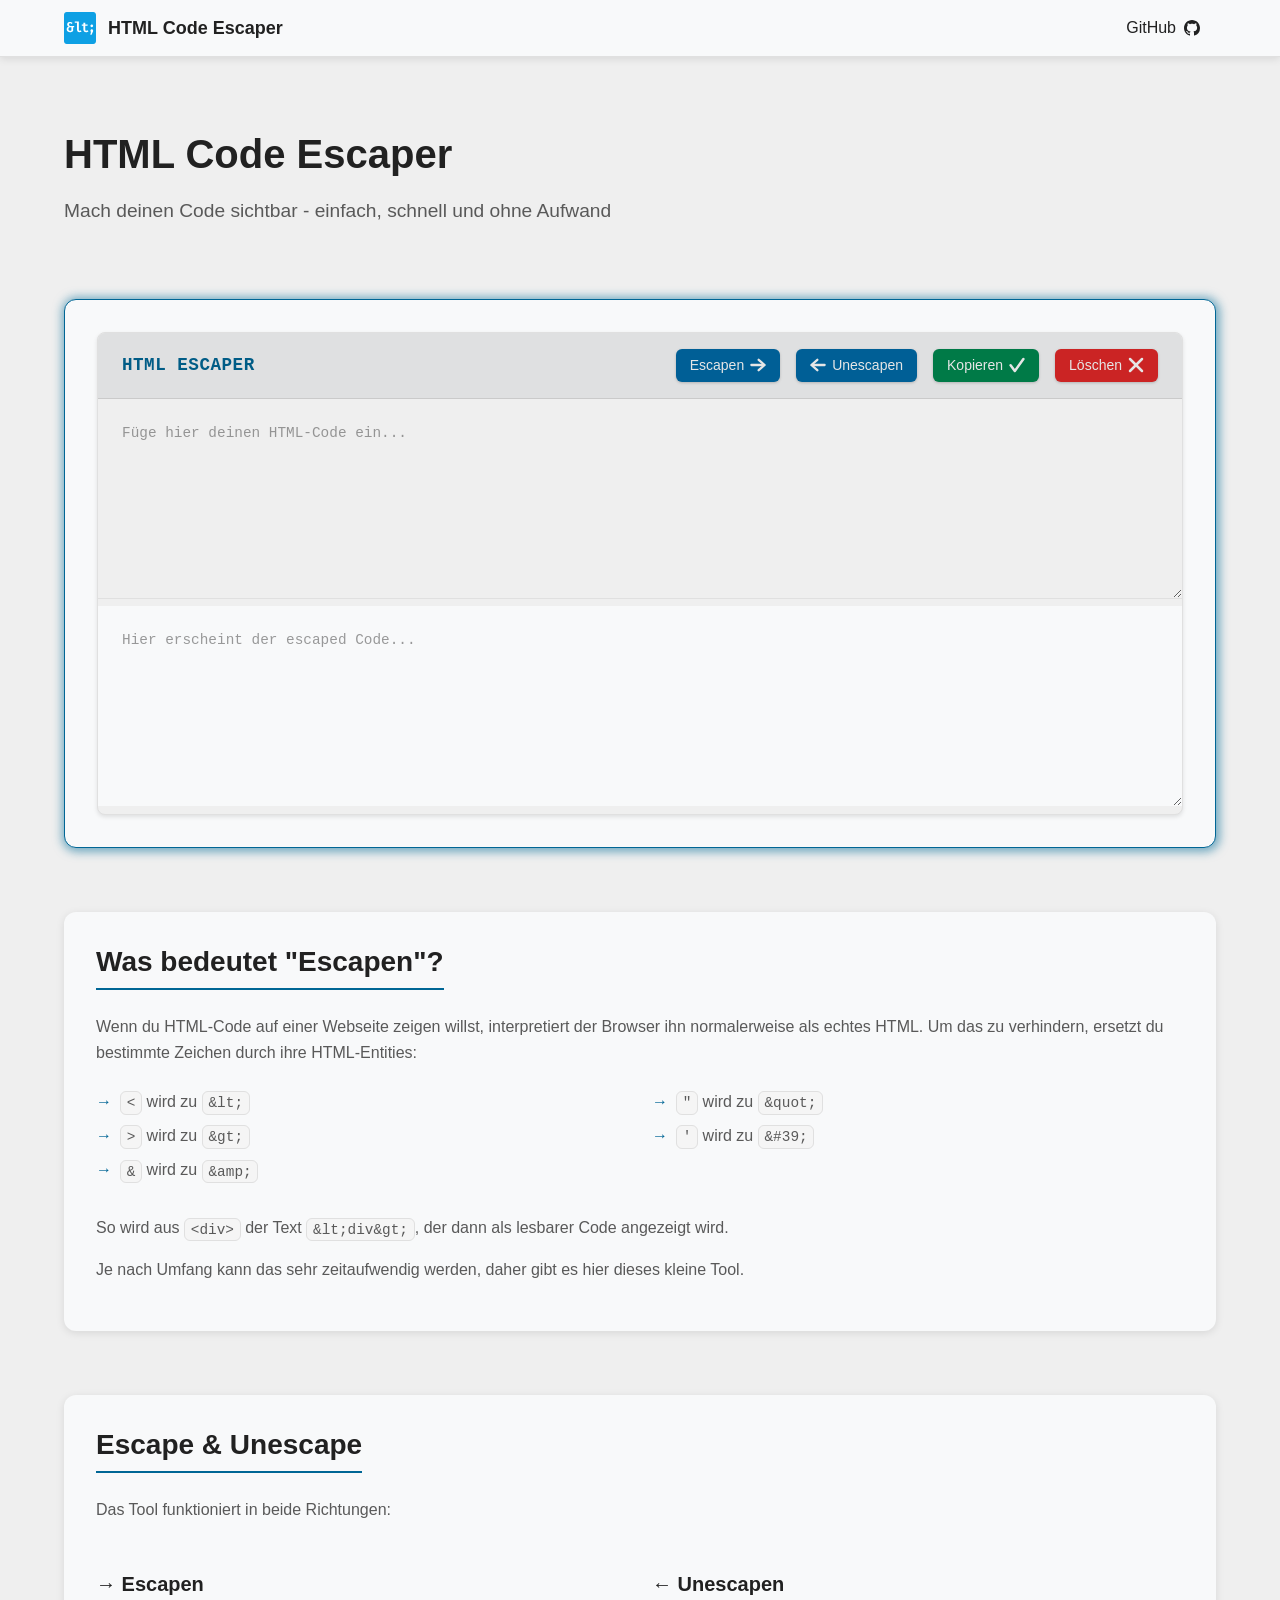
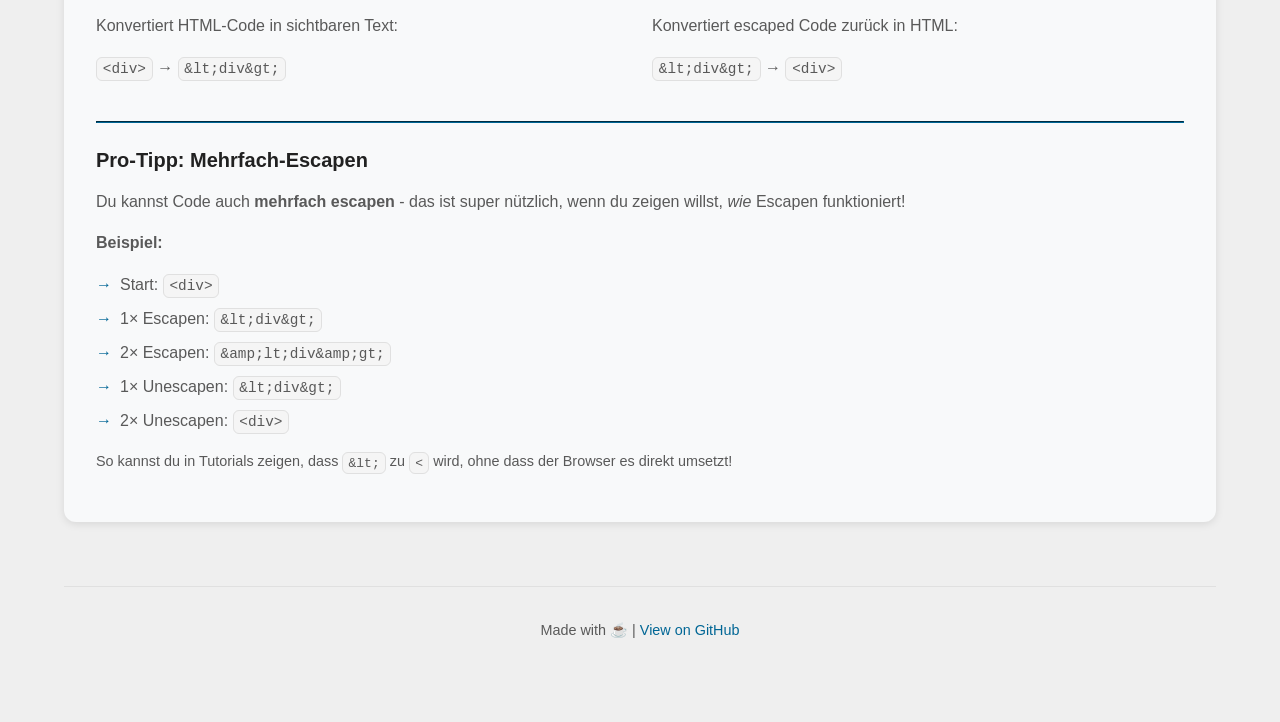
==== index.html @ a6247bfc "Initial commit" ====
<!DOCTYPE html>
<html lang="de">

    <head>
        <meta charset="UTF-8">
        <meta name="viewport" content="width=device-width, initial-scale=1.0">
        <meta name="description"
            content="HTML Code Escaper - Konvertiere HTML-Code zu sichtbarem Text für Webseiten und Dokumentationen">
        <title>HTML Escaper - Code sichtbar machen</title>
        <link rel="icon" type="image/svg+xml" href="/img/favicon.svg">
        <link rel="alternate icon" type="image/png" href="/img/favicon.png">
        <link rel="stylesheet" href="style.css">
    </head>

    <body>
        <header class="navbar">
            <nav class="nav-container">
                <div class="nav-logo">
                    <img src="/img/favicon.svg" alt="HTML Escaper Logo" class="logo-icon">
                    <span class="logo-text">HTML Code Escaper</span>
                </div>
                <div class="nav-links">
                    <a href="https://github.com/dontdevpanic/html-escape-tool" target="_blank" rel="noopener"
                        class="nav-link">
                        <span>GitHub</span>
                        <svg width="16" height="16" viewBox="0 0 16 16" fill="currentColor" aria-hidden="true">
                            <path
                                d="M8 0C3.58 0 0 3.58 0 8c0 3.54 2.29 6.53 5.47 7.59.4.07.55-.17.55-.38 0-.19-.01-.82-.01-1.49-2.01.37-2.53-.49-2.69-.94-.09-.23-.48-.94-.82-1.13-.28-.15-.68-.52-.01-.53.63-.01 1.08.58 1.23.82.72 1.21 1.87.87 2.33.66.07-.52.28-.87.51-1.07-1.78-.2-3.64-.89-3.64-3.95 0-.87.31-1.59.82-2.15-.08-.2-.36-1.02.08-2.12 0 0 .67-.21 2.2.82.64-.18 1.32-.27 2-.27.68 0 1.36.09 2 .27 1.53-1.04 2.2-.82 2.2-.82.44 1.1.16 1.92.08 2.12.51.56.82 1.27.82 2.15 0 3.07-1.87 3.75-3.65 3.95.29.25.54.73.54 1.48 0 1.07-.01 1.93-.01 2.2 0 .21.15.46.55.38A8.013 8.013 0 0016 8c0-4.42-3.58-8-8-8z" />
                        </svg>
                    </a>
                </div>
            </nav>
        </header>
        <div class="container">
            <div class="hero">
                <h1>HTML Code Escaper</h1>
                <p class="subtitle">Mach deinen Code sichtbar - einfach, schnell und ohne Aufwand</p>
            </div>

            <!-- Code Escaper Tool -->
            <section class="content-section tool-section">
                <div class="code-block html-escaper">
                    <div class="code-header">
                        <span class="code-lang">HTML Escaper</span>
                        <div class="code-actions">
                            <button class="code-copy escape-btn" title="HTML-Code escapen">
                                <span class="copy-text">Escapen</span>
                                <span class="copy-icon">
                                    <img src="/img/escape.svg" alt="Escape Code Icon" width="16" height="16">
                                </span>
                            </button>
                            <button class="code-copy unescape-btn" title="Escaped Code zurückkonvertieren">
                                <span class="copy-icon">
                                    <img src="/img/unescape.svg" alt="Unescape Code Icon" width="16" height="16">
                                </span>
                                <span class="copy-text">Unescapen</span>
                            </button>
                            <button class="code-copy copy-btn" title="In Zwischenablage kopieren">
                                <span class="copy-text">Kopieren</span>
                                <span class="copy-icon">
                                    <img src="/img/clipboard.svg" alt="Copy Icon" width="16" height="16">
                                </span>
                            </button>
                            <button class="code-copy clear-btn" title="Alles löschen">
                                <span class="copy-text">Löschen</span>
                                <span class="copy-icon">
                                    <img src="/img/delete.svg" alt="Clear Icon" width="16" height="16">
                                </span>
                            </button>
                        </div>
                    </div>

                    <textarea class="code-input" placeholder="Füge hier deinen HTML-Code ein..."
                        spellcheck="false"></textarea>
                    <textarea class="code-output" placeholder="Hier erscheint der escaped Code..." readonly
                        spellcheck="false"></textarea>

                </div>
            </section>


            <!-- Intro -->
            <section class="content-section explain">
                <h2 id="was-bedeutet-escapen">Was bedeutet "Escapen"?</h2>
                <p>Wenn du HTML-Code auf einer Webseite zeigen willst, interpretiert der Browser ihn
                    normalerweise als echtes HTML. Um das zu verhindern, ersetzt du bestimmte Zeichen durch ihre
                    HTML-Entities:</p>

                <div class="grid-2col">
                    <div>
                        <ul class="arrow-list">
                            <li><code>&lt;</code> wird zu <code>&amp;lt;</code></li>
                            <li><code>&gt;</code> wird zu <code>&amp;gt;</code></li>
                            <li><code>&amp;</code> wird zu <code>&amp;amp;</code></li>
                        </ul>
                    </div>
                    <div>
                        <ul class="arrow-list">
                            <li><code>"</code> wird zu <code>&amp;quot;</code></li>
                            <li><code>'</code> wird zu <code>&amp;#39;</code></li>
                        </ul>
                    </div>
                </div>

                <p>So wird aus <code>&lt;div&gt;</code> der Text <code>&amp;lt;div&amp;gt;</code>,
                    der dann als lesbarer Code angezeigt wird.
                </p>
                <p>Je nach Umfang kann das sehr zeitaufwendig werden, daher gibt es hier dieses kleine Tool.</p>
            </section>

            <!-- Unescape & Advanced Usage -->
            <section class="content-section">
                <h2 id="escape-und-unescape">Escape & Unescape</h2>
                <p>Das Tool funktioniert in beide Richtungen:</p>

                <div class="grid-2col">
                    <div>
                        <h3>→ Escapen</h3>
                        <p>Konvertiert HTML-Code in sichtbaren Text:</p>
                        <p><code>&lt;div&gt;</code> → <code>&amp;lt;div&amp;gt;</code></p>
                    </div>

                    <div>
                        <h3>← Unescapen</h3>
                        <p>Konvertiert escaped Code zurück in HTML:</p>
                        <p><code>&amp;lt;div&amp;gt;</code> → <code>&lt;div&gt;</code></p>
                    </div>
                </div>

                <hr>
                <h3>Pro-Tipp: Mehrfach-Escapen</h3>
                <p>Du kannst Code auch <strong>mehrfach escapen</strong> - das ist super nützlich, wenn du zeigen
                    willst,
                    <em>wie</em> Escapen funktioniert!
                </p>

                <div class="example-box">
                    <p><strong>Beispiel:</strong></p>
                    <ol class="arrow-list">
                        <li>Start: <code>&lt;div&gt;</code></li>
                        <li>1× Escapen: <code>&amp;lt;div&amp;gt;</code></li>
                        <li>2× Escapen: <code>&amp;amp;lt;div&amp;amp;gt;</code></li>
                        <li>1× Unescapen: <code>&amp;lt;div&amp;gt;</code></li>
                        <li>2× Unescapen: <code>&lt;div&gt;</code></li>
                    </ol>
                    <p style="margin-top: 1rem; font-size: 0.9rem; color: var(--text-secondary);">
                        So kannst du in Tutorials zeigen, dass <code>&amp;lt;</code> zu <code>&lt;</code> wird,
                        ohne dass der Browser es direkt umsetzt!
                    </p>
                </div>
            </section>

            <footer class="footer">
                <p>Made with ☕ | <a href="https://github.com/dontdevpanic/html-escape-tool" target="_blank"
                        rel="noopener">View on GitHub</a></p>
            </footer>
        </div>

        <script src="script.js"></script>
    </body>

</html>
---- style.css ----
/* ============================================
   CSS Reset & Base Styles
   ============================================ */

*,
*::before,
*::after {
    margin: 0;
    padding: 0;
    box-sizing: border-box;
}

:root {
    /* Light Mode Colors */
    --bg-primary: #efefef;
    --bg-secondary: #f8f9fa;
    --bg-code: #f5f5f5;
    --text-primary: #212121;
    --text-secondary: #595959;
    --border-color: #e0e0e0;
    --shadow: rgba(0, 0, 0, 0.1);

    /* Accent Colors */
    --accent-primary: #006695;
    --accent-hover: #0077b3;
    --accent-light: #e0f2fe;

    /* Success */
    --success: #10b981;

    /* Spacing */
    --spacing-xs: 0.5rem;
    --spacing-sm: 1rem;
    --spacing-md: 1.5rem;
    --spacing-lg: 2rem;
    --spacing-xl: 3rem;
    --spacing-xxl: 4rem;

    /* Typography */
    --font-sans: -apple-system, BlinkMacSystemFont, 'Segoe UI', Roboto, 'Helvetica Neue', Arial, sans-serif;
    --font-mono: 'Consolas', 'Monaco', 'Courier New', monospace;

    /* Border Radius */
    --radius-sm: 0.375rem;
    --radius-md: 0.5rem;
    --radius-lg: 0.75rem;
}

/* Dark Mode */
@media (prefers-color-scheme: dark) {
    :root {
        --bg-primary: #0f172a;
        --bg-secondary: #1e293b;
        --bg-code: #1e293b;
        --text-primary: #e9edf0;
        --text-secondary: #b6bec9;
        --border-color: #334155;
        --shadow: rgba(0, 0, 0, 0.3);
        --accent-primary: #0ea0e4;
        --accent-light: #1e3a5f;
    }
}


/* ============================================
   Typography
   ============================================ */

body {
    font-family: var(--font-sans);
    background-color: var(--bg-primary);
    color: var(--text-primary);
    line-height: 1.6;
    font-size: 16px;
    transition: background-color 0.3s ease, color 0.3s ease;
}

h1,
h2,
h3,
h4,
h5,
h6 {
    font-weight: 600;
    line-height: 1.3;
    color: var(--text-primary);
}

h1 {
    font-size: 2.5rem;
    margin-bottom: var(--spacing-sm);
}

h2 {
    font-size: 1.75rem;
    margin-bottom: var(--spacing-md);
    padding-bottom: var(--spacing-xs);
    border-bottom: 2px solid var(--accent-primary);
    display: inline-block;
}

h3 {
    font-size: 1.25rem;
    margin-top: var(--spacing-md);
    margin-bottom: var(--spacing-sm);
    color: var(--text-primary);
}

p {
    margin-bottom: var(--spacing-sm);
    color: var(--text-secondary);
}

a {
    color: var(--accent-primary);
    text-decoration: none;
    transition: color 0.2s ease;
}

a:hover {
    color: var(--accent-hover);
    text-decoration: underline;
}

/* ============================================
   Base Elements
   ============================================ */
code {
    font-family: var(--font-mono);
    background-color: var(--bg-code);
    padding: 0.2em 0.4em;
    border-radius: var(--radius-sm);
    font-size: 0.9em;
    border: 1px solid var(--border-color);
}

kbd {
    font-family: var(--font-mono);
    background-color: var(--bg-code);
    padding: 0.15em 0.4em;
    border-radius: var(--radius-sm);
    font-size: 0.875em;
    border: 1px solid var(--border-color);
    box-shadow: 0 1px 2px var(--shadow);
}

details {
    margin-top: var(--spacing-md);
    padding: var(--spacing-md);
    background-color: var(--bg-code);
    border: 1px solid var(--border-color);
    border-radius: var(--radius-md);
}

summary {
    cursor: pointer;
    font-weight: 600;
    color: var(--accent-primary);
    user-select: none;
    padding: var(--spacing-xs);
    margin: calc(-1 * var(--spacing-xs));
    border-radius: var(--radius-sm);
    transition: background-color 0.2s ease;
}

summary:hover {
    background-color: var(--accent-light);
}

details[open] summary {
    margin-bottom: var(--spacing-md);
}

hr {
    border-color: var(--accent-primary);
}

/* ============================================
   Lists
   ============================================ */

.arrow-list {
    list-style: none;
    padding-left: 0;
}

.arrow-list li {
    padding-left: var(--spacing-md);
    margin-bottom: var(--spacing-xs);
    position: relative;
    color: var(--text-secondary);
}

.arrow-list li::before {
    content: "→";
    position: absolute;
    left: 0;
    color: var(--accent-primary);
    font-weight: bold;
}

/* ============================================
   Layout
   ============================================ */

.container {
    max-width: 1200px;
    margin: 0 auto;
    padding: var(--spacing-lg) var(--spacing-md);
}

/* ============================================
   Content Sections
   ============================================ */

.content-section {
    background-color: var(--bg-secondary);
    padding: var(--spacing-lg);
    border-radius: var(--radius-lg);
    margin-top: var(--spacing-xxl);
    margin-bottom: var(--spacing-xxl);
    box-shadow: 0 2px 8px var(--shadow);
}

/* ============================================
   Grid Layout
   ============================================ */

.grid-2col {
    display: grid;
    grid-template-columns: repeat(auto-fit, minmax(250px, 1fr));
    gap: var(--spacing-md);
    margin: var(--spacing-md) 0;
}

/* ============================================
   Navigation
   ============================================ */

.navbar {
    position: fixed;
    top: 0;
    left: 0;
    right: 0;
    background-color: var(--bg-secondary);
    border-bottom: 1px solid var(--border-color);
    box-shadow: 0 2px 8px var(--shadow);
    z-index: 1000;
    backdrop-filter: blur(10px);
}

.nav-container {
    max-width: 1200px;
    margin: 0 auto;
    padding: 0.75rem 1.5rem;
    display: flex;
    justify-content: space-between;
    align-items: center;
}

.nav-logo {
    display: flex;
    align-items: center;
    gap: 0.75rem;
    text-decoration: none;
    color: var(--text-primary);
}

.logo-icon {
    width: 32px;
    height: 32px;
}

.logo-text {
    font-weight: 600;
    font-size: 1.125rem;
    color: var(--text-primary);
    line-height: 1;
}

.nav-links {
    display: flex;
    gap: 1.5rem;
    align-items: center;
    line-height: 1;
}

.nav-link {
    display: flex;
    align-items: center;
    gap: 0.5rem;
    padding: 0.5rem 1rem;
    color: var(--text-primary);
    text-decoration: none;
    font-weight: 500;
    border-radius: var(--radius-sm);
    transition: all 0.2s ease;
}

.nav-link:hover {
    background-color: var(--accent-light);
    color: var(--accent-primary);
    text-decoration: none;
}

.logo-icon,
.nav-link svg {
    display: block;
}

.nav-link svg {
    transition: scale 0.5s ease;
}

.nav-link:hover svg {
    transform: scale(1.05);
}

/* ============================================
   Hero Section
   ============================================ */

.hero {
    /* text-align: center; */
    padding: var(--spacing-xl) 0;
    margin-top: var(--spacing-xl);
    margin-bottom: var(--spacing-xs);
}

.subtitle {
    font-size: 1.2rem;
    color: var(--text-secondary);
    font-weight: 400;
}

/* ============================================
   Code Block / Tool
   ============================================ */

.tool-section {
    margin-top: 0;
    background-color: var(--bg-secondary);
    border: 1px solid var(--accent-primary);
    box-shadow: 1px 1px 10px 3px rgba(30, 123, 162, 0.6);
}

.code-block {
    background-color: var(--bg-primary);
    border: 1px solid var(--border-color);
    border-radius: var(--radius-md);
    overflow: hidden;
    box-shadow: 0 2px 4px var(--shadow);
}

.code-header {
    background-color: var(--bg-secondary);
    filter: brightness(0.9);
    padding: var(--spacing-sm) var(--spacing-md);
    display: flex;
    justify-content: space-between;
    align-items: center;
    border-bottom: 1px solid var(--border-color);
    flex-wrap: wrap;
    gap: var(--spacing-sm);
}

.code-lang {
    font-family: var(--font-mono);
    font-size: 1.1rem;
    font-weight: 600;
    color: var(--accent-primary);
    text-transform: uppercase;
    letter-spacing: 0.5px;
}

.code-actions {
    display: flex;
    gap: var(--spacing-sm);
    flex-wrap: wrap;
}

.code-copy {
    display: flex;
    align-items: center;
    gap: 0.375rem;
    padding: 0.5rem 0.875rem;
    background-color: var(--accent-primary);
    color: white;
    border: none;
    border-radius: var(--radius-sm);
    cursor: pointer;
    font-family: var(--font-sans);
    font-size: 0.875rem;
    font-weight: 500;
    line-height: 1.2;
    transition: all 0.2s ease;
    box-shadow: 0 1px 3px rgba(0, 0, 0, 0.2);
    white-space: nowrap;
}

.code-copy:hover {
    background-color: var(--accent-hover);
    transform: translateY(-1px);
    box-shadow: 0 2px 6px rgba(0, 0, 0, 0.25);
}

.code-copy:active {
    transform: translateY(0);
}

.code-copy.copied {
    background-color: var(--success);
}

.escape-btn,
.unescape-btn {
    background-color: #006aa7;
}

.escape-btn:hover,
.unescape-btn:hover {
    background-color: #005a8e;
}

.copy-btn {
    background-color: #00874f;
}

.copy-btn:hover {
    background-color: #007343;
}

.clear-btn {
    background-color: #e12828;
}

.clear-btn:hover {
    background-color: #bc2525;
}

.copy-icon {
    display: flex;
    align-items: center;
}

.copy-icon img {
    filter: brightness(0) invert(1);
}

/* Dark mode */
@media (prefers-color-scheme: dark) {
    .copy-icon img {
        filter: none;
        opacity: 0.9;
    }
}

/* ============================================
   Textareas
   ============================================ */

.code-input,
.code-output {
    width: 100%;
    min-height: 200px;
    padding: var(--spacing-md);
    font-family: var(--font-mono);
    font-size: 0.9rem;
    line-height: 1.5;
    background-color: var(--bg-primary);
    color: var(--text-primary);
    border: none;
    resize: vertical;
    outline: none;
    white-space: pre;
    overflow-x: auto;
    word-wrap: normal;
}

.code-input {
    border-bottom: 1px solid var(--border-color);
}

.code-input::placeholder,
.code-output::placeholder {
    color: var(--text-secondary);
    opacity: 0.6;
}

.code-input:focus {
    background-color: var(--bg-primary);
}

.code-output {
    background-color: var(--bg-secondary);
}

/* ============================================
   Footer
   ============================================ */

.footer {
    text-align: center;
    padding: var(--spacing-lg) 0;
    color: var(--text-secondary);
    font-size: 0.9rem;
    border-top: 1px solid var(--border-color);
    margin-top: var(--spacing-xl);
}

.footer a {
    color: var(--accent-primary);
    font-weight: 500;
}

/* ============================================
   Responsive Design
   ============================================ */

@media (max-width: 768px) {

    /* Typography */
    h1 {
        font-size: 2rem;
    }

    h2 {
        font-size: 1.5rem;
    }

    /* Layout */
    .container {
        padding: var(--spacing-md) var(--spacing-sm);
    }

    /* Nav */
    .nav-container {
        padding: 0.75rem 1rem;
    }

    .logo-text {
        font-size: 1rem;
    }

    .logo-icon {
        width: 28px;
        height: 28px;
    }

    .nav-link span {
        display: none;
    }

    /* Tool */
    .code-header {
        flex-direction: column;
        align-items: flex-start;
    }

    .code-actions {
        width: 100%;
        display: grid;
        grid-template-columns: 1fr 1fr;
        gap: var(--spacing-xs);
    }

    .code-copy {
        justify-content: center;
        padding: 0.5rem 0.5rem;
        font-size: 0.8rem;
    }

    /* Stack buttons */
    .normalize-btn,
    .escape-btn,
    .copy-btn,
    .clear-btn {
        grid-column: span 1;
    }
}

/* ============================================
   Animations
   ============================================ */

@keyframes fadeIn {
    from {
        opacity: 0;
        transform: translateY(10px);
    }

    to {
        opacity: 1;
        transform: translateY(0);
    }
}

.content-section {
    animation: fadeIn 0.5s ease-out;
}
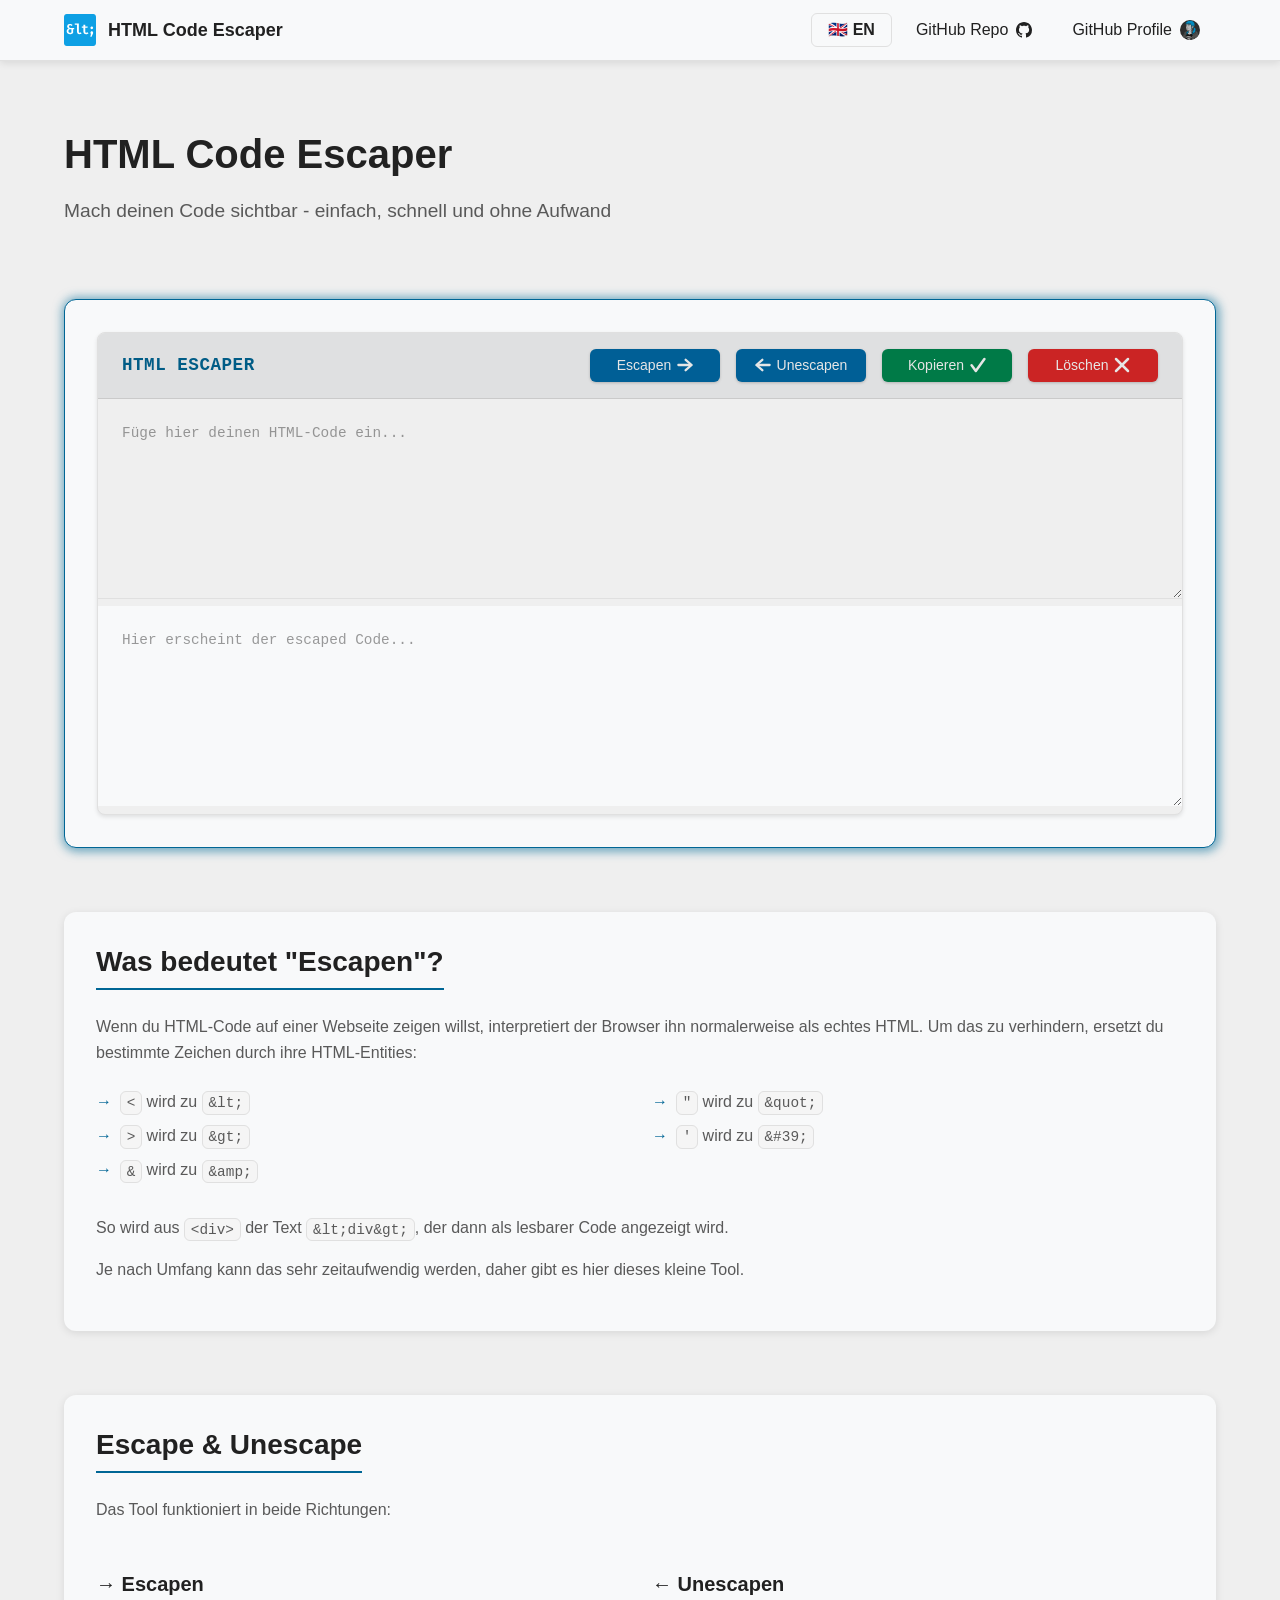
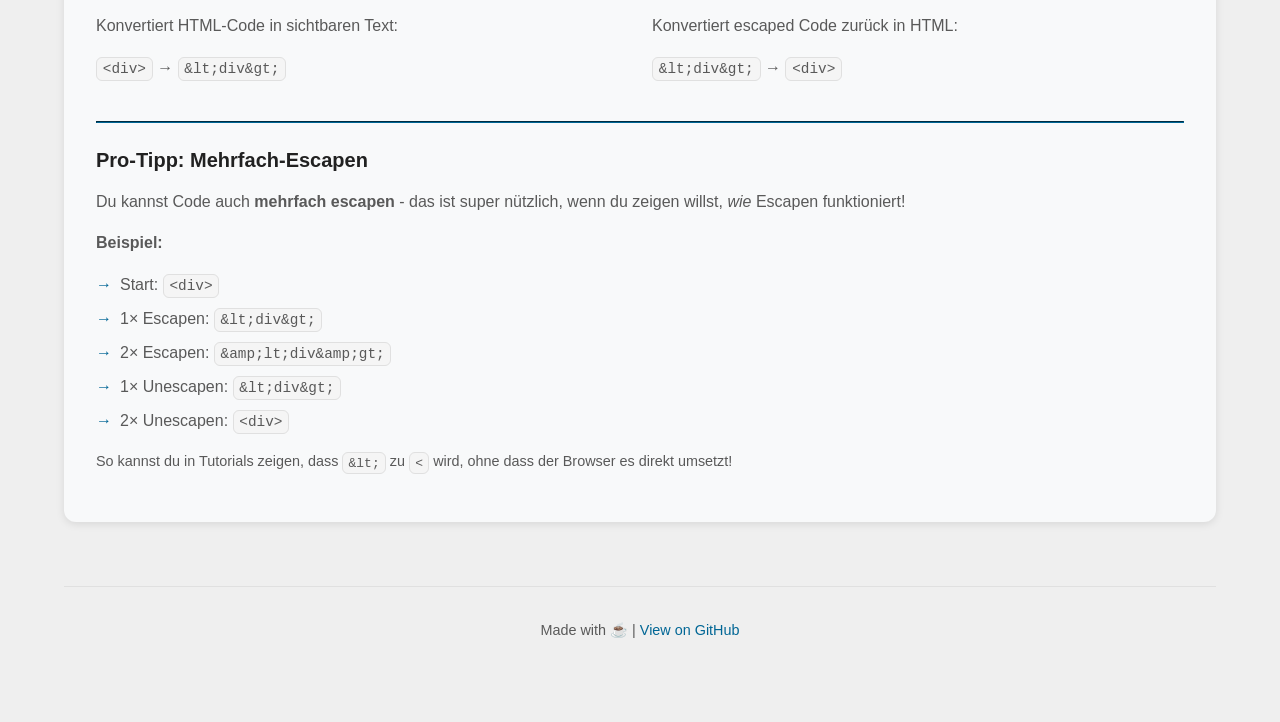
==== commit 41dcd6ae: "Fix profile icon path for GitHub Pages" ====
--- a/index.html
+++ b/index.html
@@ -7,8 +7,8 @@
         <meta name="description"
             content="HTML Code Escaper - Konvertiere HTML-Code zu sichtbarem Text für Webseiten und Dokumentationen">
         <title>HTML Escaper - Code sichtbar machen</title>
-        <link rel="icon" type="image/svg+xml" href="/img/favicon.svg">
-        <link rel="alternate icon" type="image/png" href="/img/favicon.png">
+        <link rel="icon" type="image/svg+xml" href="img/favicon.svg">
+        <link rel="alternate icon" type="image/png" href="img/favicon.png">
         <link rel="stylesheet" href="style.css">
     </head>
 
@@ -16,17 +16,24 @@
         <header class="navbar">
             <nav class="nav-container">
                 <div class="nav-logo">
-                    <img src="/img/favicon.svg" alt="HTML Escaper Logo" class="logo-icon">
+                    <img src="img/favicon.svg" alt="HTML Escaper Logo" class="logo-icon">
                     <span class="logo-text">HTML Code Escaper</span>
                 </div>
                 <div class="nav-links">
-                    <a href="https://github.com/dontdevpanic/html-escape-tool" target="_blank" rel="noopener"
+                    <a href="en.html" class="nav-link lang-switch" title="Switch to English">
+                        <span>🇬🇧 EN</span>
+                    </a>
+                    <a href="https://github.com/dontdevpanic/html-code-escaper" target="_blank" rel="noopener"
                         class="nav-link">
-                        <span>GitHub</span>
+                        <span>GitHub Repo</span>
                         <svg width="16" height="16" viewBox="0 0 16 16" fill="currentColor" aria-hidden="true">
                             <path
                                 d="M8 0C3.58 0 0 3.58 0 8c0 3.54 2.29 6.53 5.47 7.59.4.07.55-.17.55-.38 0-.19-.01-.82-.01-1.49-2.01.37-2.53-.49-2.69-.94-.09-.23-.48-.94-.82-1.13-.28-.15-.68-.52-.01-.53.63-.01 1.08.58 1.23.82.72 1.21 1.87.87 2.33.66.07-.52.28-.87.51-1.07-1.78-.2-3.64-.89-3.64-3.95 0-.87.31-1.59.82-2.15-.08-.2-.36-1.02.08-2.12 0 0 .67-.21 2.2.82.64-.18 1.32-.27 2-.27.68 0 1.36.09 2 .27 1.53-1.04 2.2-.82 2.2-.82.44 1.1.16 1.92.08 2.12.51.56.82 1.27.82 2.15 0 3.07-1.87 3.75-3.65 3.95.29.25.54.73.54 1.48 0 1.07-.01 1.93-.01 2.2 0 .21.15.46.55.38A8.013 8.013 0 0016 8c0-4.42-3.58-8-8-8z" />
                         </svg>
+                    </a>
+                    <a href="https://github.com/dontdevpanic" target="_blank" rel="noopener" class="nav-link">
+                        <span>GitHub Profile</span>
+                        <img src="img/bianca-round-gray.svg" alt="Icon Bianca" width="20" height="20">
                     </a>
                 </div>
             </nav>
@@ -46,25 +53,25 @@
                             <button class="code-copy escape-btn" title="HTML-Code escapen">
                                 <span class="copy-text">Escapen</span>
                                 <span class="copy-icon">
-                                    <img src="/img/escape.svg" alt="Escape Code Icon" width="16" height="16">
+                                    <img src="img/escape.svg" alt="Escape Code Icon" width="16" height="16">
                                 </span>
                             </button>
                             <button class="code-copy unescape-btn" title="Escaped Code zurückkonvertieren">
                                 <span class="copy-icon">
-                                    <img src="/img/unescape.svg" alt="Unescape Code Icon" width="16" height="16">
+                                    <img src="img/unescape.svg" alt="Unescape Code Icon" width="16" height="16">
                                 </span>
                                 <span class="copy-text">Unescapen</span>
                             </button>
                             <button class="code-copy copy-btn" title="In Zwischenablage kopieren">
                                 <span class="copy-text">Kopieren</span>
                                 <span class="copy-icon">
-                                    <img src="/img/clipboard.svg" alt="Copy Icon" width="16" height="16">
+                                    <img src="img/clipboard.svg" alt="Copy Icon" width="16" height="16">
                                 </span>
                             </button>
                             <button class="code-copy clear-btn" title="Alles löschen">
                                 <span class="copy-text">Löschen</span>
                                 <span class="copy-icon">
-                                    <img src="/img/delete.svg" alt="Clear Icon" width="16" height="16">
+                                    <img src="img/delete.svg" alt="Clear Icon" width="16" height="16">
                                 </span>
                             </button>
                         </div>
--- a/style.css
+++ b/style.css
@@ -280,7 +280,7 @@
 
 .nav-links {
     display: flex;
-    gap: 1.5rem;
+    gap: 0.5rem;
     align-items: center;
     line-height: 1;
 }
@@ -314,6 +314,11 @@
 
 .nav-link:hover svg {
     transform: scale(1.05);
+}
+
+.lang-switch {
+    font-weight: 600;
+    border: 1px solid var(--border-color);
 }
 
 /* ============================================
@@ -396,6 +401,8 @@
     transition: all 0.2s ease;
     box-shadow: 0 1px 3px rgba(0, 0, 0, 0.2);
     white-space: nowrap;
+    min-width: 130px;
+    justify-content: center;
 }
 
 .code-copy:hover {
@@ -577,6 +584,23 @@
     .clear-btn {
         grid-column: span 1;
     }
+
+    .lang-switch span {
+        display: inline;
+    }
+}
+
+@media (max-width: 420px) {
+
+    .logo-text {
+        display: none;
+    }
+
+    .code-actions {
+        grid-template-columns: 1fr;
+        /* <- Nur noch 1 Spalte! */
+    }
+
 }
 
 /* ============================================
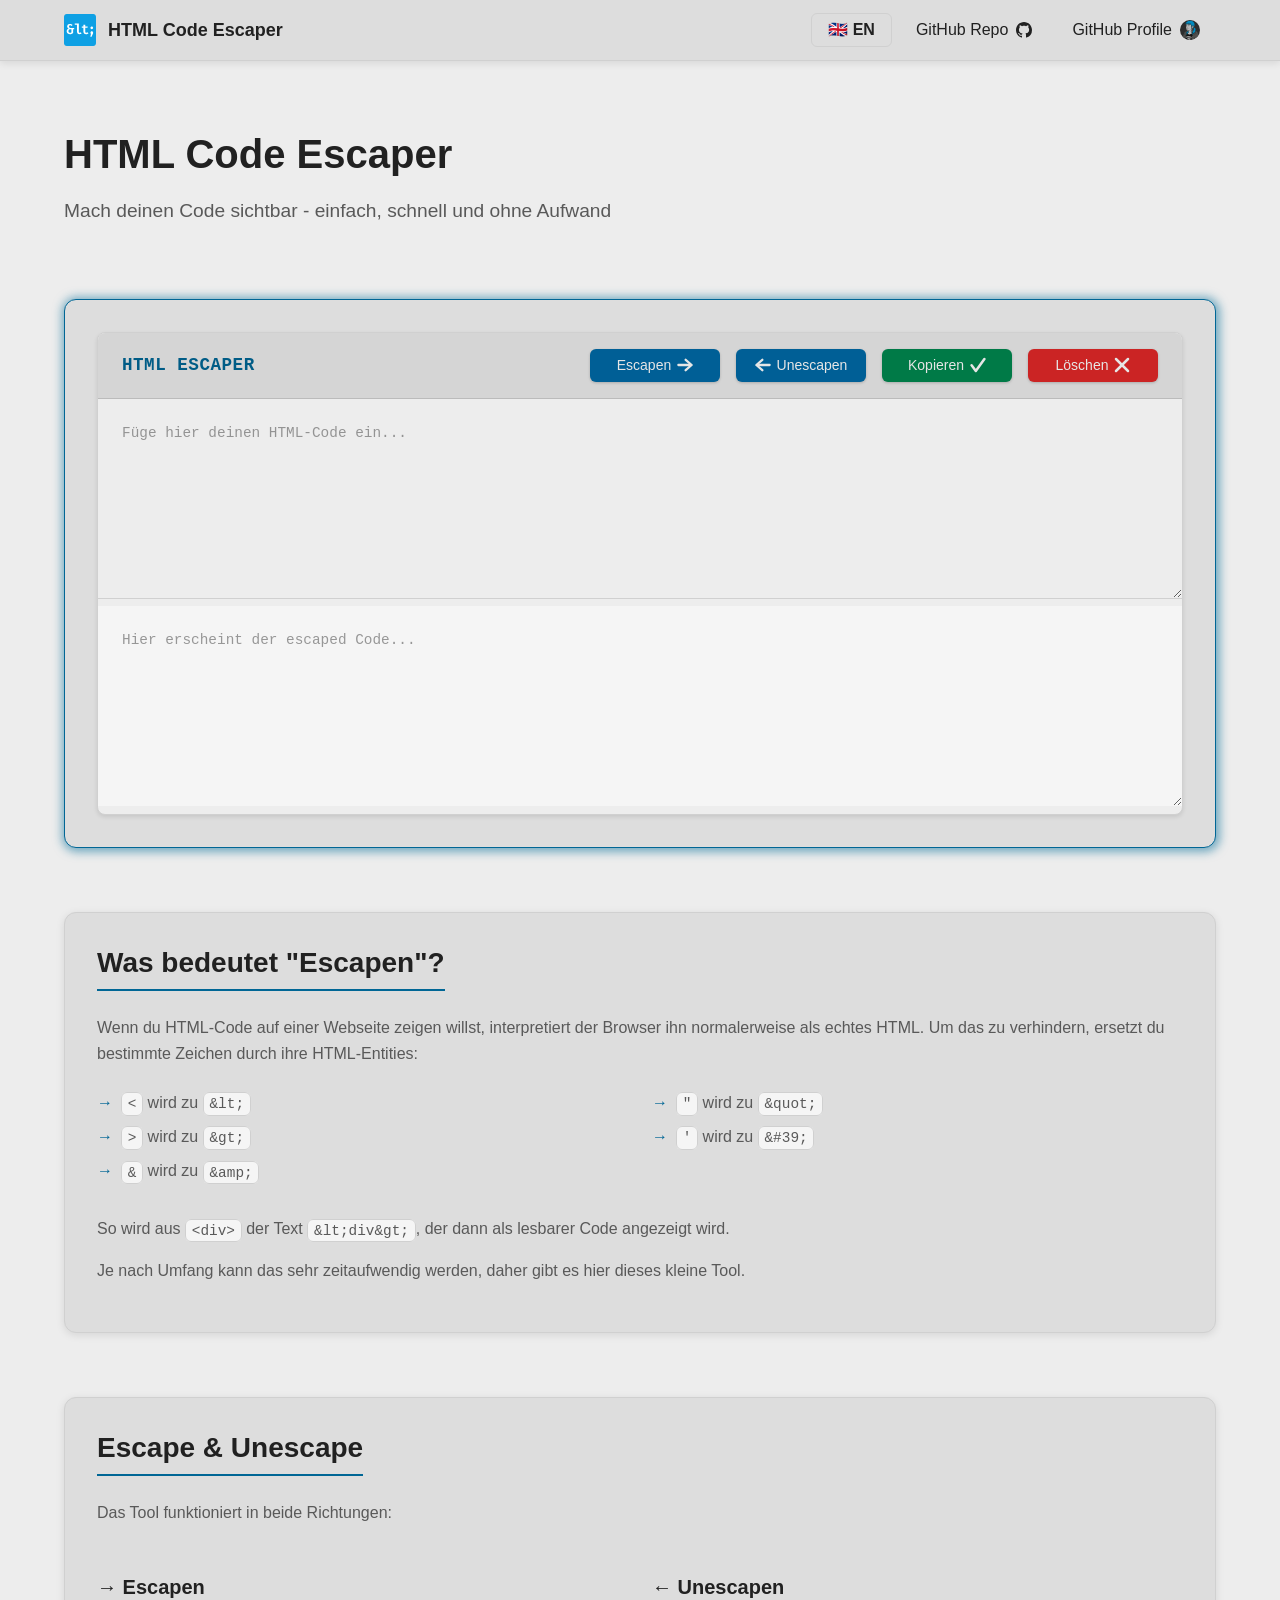
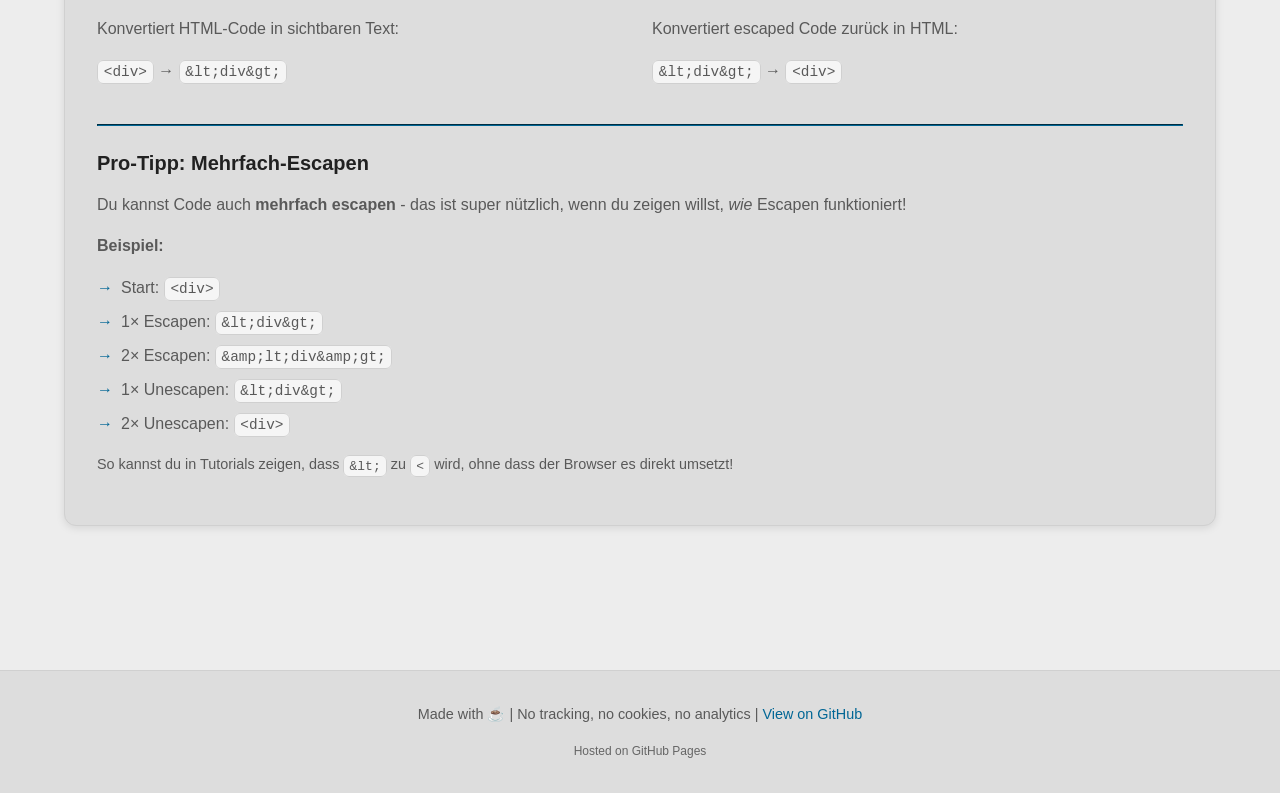
==== commit 266f9b6e: "Refactor script and adjust dark mode colors" ====
--- a/index.html
+++ b/index.html
@@ -38,7 +38,8 @@
                 </div>
             </nav>
         </header>
-        <div class="container">
+
+        <main class="container">
             <div class="hero">
                 <h1>HTML Code Escaper</h1>
                 <p class="subtitle">Mach deinen Code sichtbar - einfach, schnell und ohne Aufwand</p>
@@ -156,12 +157,15 @@
                     </p>
                 </div>
             </section>
+        </main>
 
-            <footer class="footer">
-                <p>Made with ☕ | <a href="https://github.com/dontdevpanic/html-escape-tool" target="_blank"
-                        rel="noopener">View on GitHub</a></p>
-            </footer>
-        </div>
+        <footer class="footer">
+            <p>Made with ☕ | No tracking, no cookies, no analytics
+                | <a href="https://github.com/dontdevpanic/html-escape-tool" target="_blank" rel="noopener">View on
+                    GitHub</a></p>
+            <small>Hosted on GitHub Pages
+            </small>
+        </footer>
 
         <script src="script.js"></script>
     </body>
--- a/style.css
+++ b/style.css
@@ -12,18 +12,18 @@
 
 :root {
     /* Light Mode Colors */
-    --bg-primary: #efefef;
-    --bg-secondary: #f8f9fa;
+    --bg-primary: #ededed;
+    --bg-secondary: #dddddd;
     --bg-code: #f5f5f5;
     --text-primary: #212121;
     --text-secondary: #595959;
-    --border-color: #e0e0e0;
+    --border-color: #d0d0d0;
     --shadow: rgba(0, 0, 0, 0.1);
 
     /* Accent Colors */
     --accent-primary: #006695;
     --accent-hover: #0077b3;
-    --accent-light: #e0f2fe;
+    --accent-light: #eaeaea;
 
     /* Success */
     --success: #10b981;
@@ -49,15 +49,19 @@
 /* Dark Mode */
 @media (prefers-color-scheme: dark) {
     :root {
-        --bg-primary: #0f172a;
+        --bg-primary: #2a2a2a;
+        --bg-secondary: #232323;
+        --bg-code: #2e2e2e;
+        /* ALTERNATIVE BLUE-ISH */
+        /* --bg-primary: #0f172a;
         --bg-secondary: #1e293b;
-        --bg-code: #1e293b;
-        --text-primary: #e9edf0;
+        --bg-code: #1e293b; */
+        --text-primary: #e7e7e7;
         --text-secondary: #b6bec9;
         --border-color: #334155;
         --shadow: rgba(0, 0, 0, 0.3);
         --accent-primary: #0ea0e4;
-        --accent-light: #1e3a5f;
+        --accent-light: #393f47;
     }
 }
 
@@ -217,6 +221,7 @@
     background-color: var(--bg-secondary);
     padding: var(--spacing-lg);
     border-radius: var(--radius-lg);
+    border: 1px solid var(--border-color);
     margin-top: var(--spacing-xxl);
     margin-bottom: var(--spacing-xxl);
     box-shadow: 0 2px 8px var(--shadow);
@@ -358,7 +363,7 @@
 }
 
 .code-header {
-    background-color: var(--bg-secondary);
+    background-color: var(--bg-primary);
     filter: brightness(0.9);
     padding: var(--spacing-sm) var(--spacing-md);
     display: flex;
@@ -499,14 +504,15 @@
 }
 
 .code-output {
+    background-color: var(--bg-code);
+}
+
+/* ============================================
+   Footer
+   ============================================ */
+
+.footer {
     background-color: var(--bg-secondary);
-}
-
-/* ============================================
-   Footer
-   ============================================ */
-
-.footer {
     text-align: center;
     padding: var(--spacing-lg) 0;
     color: var(--text-secondary);
@@ -520,6 +526,12 @@
     font-weight: 500;
 }
 
+.footer small {
+    display: block;
+    margin-top: 0.5rem;
+    opacity: 0.9;
+}
+
 /* ============================================
    Responsive Design
    ============================================ */
@@ -598,7 +610,6 @@
 
     .code-actions {
         grid-template-columns: 1fr;
-        /* <- Nur noch 1 Spalte! */
     }
 
 }
